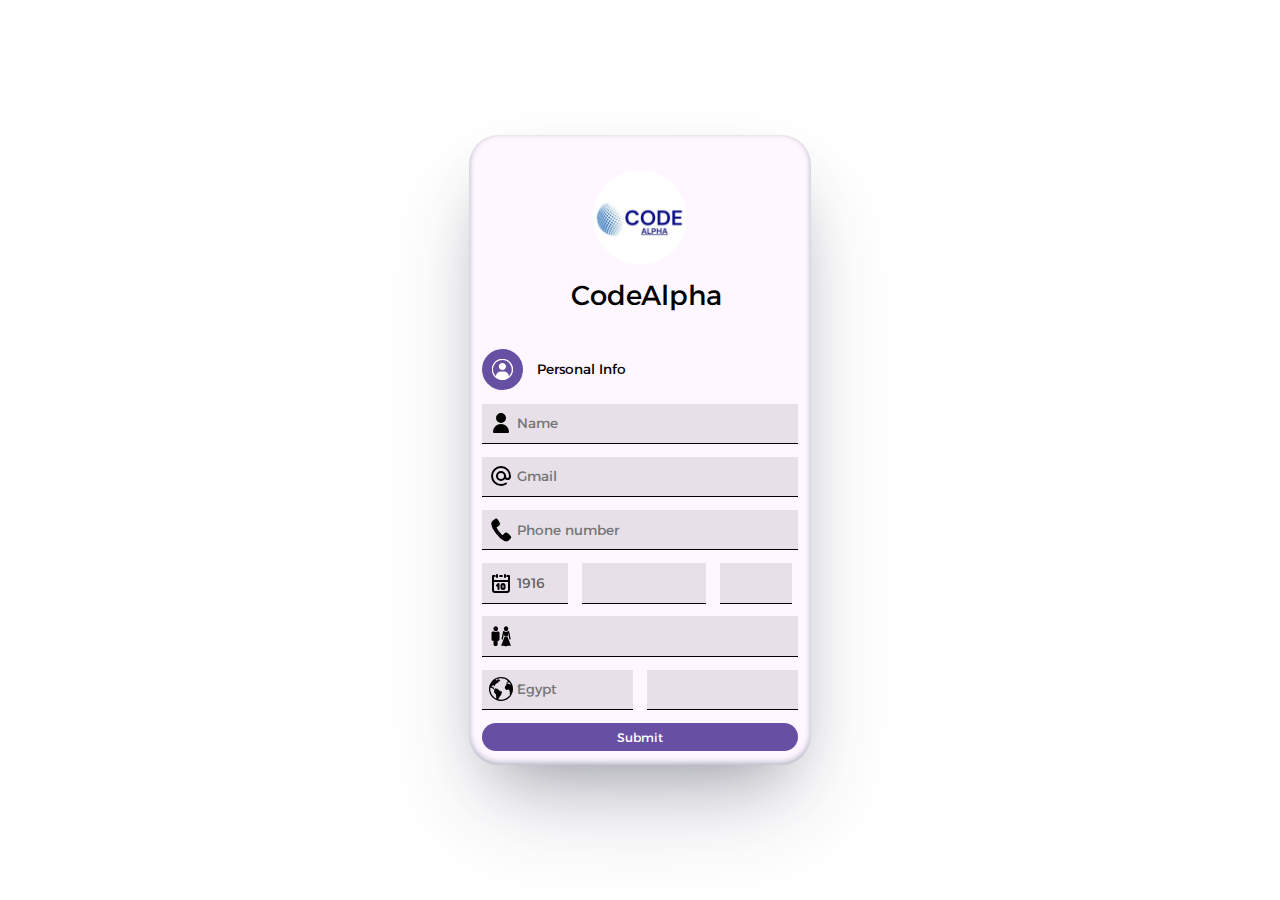
==== CreateAccountPage.html @ 2a5c7757 "card1 - method1 finished" ====
<!DOCTYPE html>
<html>

<head>
    <meta charset="UTF-8" />
    <meta name="viewport" content="width=device-width, initial-scale=1.0" />
    <title>Create-Account</title>
    <link rel="stylesheet" href="common.css" />
    <script src="common.js" defer></script>
    <script src="createAccountPage.js" defer></script>
    <link rel="preconnect" href="https://fonts.googleapis.com">
    <link rel="preconnect" href="https://fonts.gstatic.com" crossorigin>
    <link href="https://fonts.googleapis.com/css2?family=Alexandria:wght@100..900&display=swap" rel="stylesheet">
</head>

<body>
    <nav>
        <header class="page-header" id="page-header">
            <div class="page-title">
                <svg xmlns="http://www.w3.org/2000/svg" id="mobile-go-back-btn" width="24" height="24">
                    <path
                        d="M11.293 4.707 17.586 11H4v2h13.586l-6.293 6.293 1.414 1.414L21.414 12l-8.707-8.707-1.414 1.414z" />
                </svg>
                Go Back
            </div>
        </header>
    </nav>
    <div class="cards-container" id="cards-container">
        <div class="card-container">
            <div class="card">
                <section class="logo-section">
                    <div class="logo">
                        <img src="assets/CodeAlpha-company-icon.jpeg" alt="">
                    </div>
                    <p class="logo-title">CodeAlpha</p>
                </section>
                <section class="form-section">
                    <p class="form-title">
                        <svg viewBox="0 0 15 15" fill="none" xmlns="http://www.w3.org/2000/svg" class="icon">
                            <g id="SVGRepo_bgCarrier" stroke-width="0"></g>
                            <g id="SVGRepo_tracerCarrier" stroke-linecap="round" stroke-linejoin="round"></g>
                            <g id="SVGRepo_iconCarrier">
                                <path
                                    d="M5 5.5C5 4.11929 6.11929 3 7.5 3C8.88071 3 10 4.11929 10 5.5C10 6.88071 8.88071 8 7.5 8C6.11929 8 5 6.88071 5 5.5Z"
                                    fill="#ffffff"></path>
                                <path fill-rule="evenodd" clip-rule="evenodd"
                                    d="M7.5 0C3.35786 0 0 3.35786 0 7.5C0 11.6421 3.35786 15 7.5 15C11.6421 15 15 11.6421 15 7.5C15 3.35786 11.6421 0 7.5 0ZM1 7.5C1 3.91015 3.91015 1 7.5 1C11.0899 1 14 3.91015 14 7.5C14 9.34956 13.2275 11.0187 11.9875 12.2024C11.8365 10.4086 10.3328 9 8.5 9H6.5C4.66724 9 3.16345 10.4086 3.01247 12.2024C1.77251 11.0187 1 9.34956 1 7.5Z"
                                    fill="#ffffff"></path>
                            </g>
                        </svg>
                        <span class="text">Personal Info</span>
                    </p>
                    <form class="information">
                        <div class="input-container">
                            <svg width="24px" height="24px" viewBox="0 0 24 24" fill="freeze"
                                xmlns="http://www.w3.org/2000/svg" class="icon">
                                <g id="SVGRepo_bgCarrier" stroke-width="0"></g>
                                <g id="SVGRepo_tracerCarrier" stroke-linecap="round" stroke-linejoin="round"></g>
                                <g id="SVGRepo_iconCarrier">
                                    <path
                                        d="M16 7C16 9.20914 14.2091 11 12 11C9.79086 11 8 9.20914 8 7C8 4.79086 9.79086 3 12 3C14.2091 3 16 4.79086 16 7Z"
                                        stroke="#000000" stroke-width="2" stroke-linecap="round"
                                        stroke-linejoin="round"></path>
                                    <path d="M12 14C8.13401 14 5 17.134 5 21H19C19 17.134 15.866 14 12 14Z"
                                        stroke="#000000" stroke-width="2" stroke-linecap="round"
                                        stroke-linejoin="round"></path>
                                </g>
                            </svg>
                            <input name="full-name" type="text" placeholder="Name" form-input required />
                        </div>
                        <div class="input-container">
                            <svg width="24px" height="24px" viewBox="0 0 24 24" fill="none"
                                xmlns="http://www.w3.org/2000/svg" class="icon">
                                <g id="SVGRepo_bgCarrier" stroke-width="0"></g>
                                <g id="SVGRepo_tracerCarrier" stroke-linecap="round" stroke-linejoin="round"></g>
                                <g id="SVGRepo_iconCarrier">
                                    <path
                                        d="M16 12C16 14.2091 14.2091 16 12 16C9.79086 16 8 14.2091 8 12C8 9.79086 9.79086 8 12 8C14.2091 8 16 9.79086 16 12Z"
                                        stroke="#000000" stroke-width="2"></path>
                                    <path
                                        d="M17 19.4845C15.5699 20.4417 13.8501 21 12 21C7.02944 21 3 16.9706 3 12C3 7.02944 7.02944 3 12 3C16.9706 3 21 7.02944 21 12C21 16 16 16 16 12"
                                        stroke="#000000" stroke-width="2" stroke-linecap="round"></path>
                                </g>
                            </svg>
                            <input name="gmail" type="gmail" placeholder="Gmail" form-input required />
                        </div>
                        <div class="input-container">
                            <svg fill="#000000" version="1.1" baseProfile="tiny" id="Layer_1" xmlns:x="&amp;ns_extend;"
                                xmlns:i="&amp;ns_ai;" xmlns:graph="&amp;ns_graphs;" xmlns="http://www.w3.org/2000/svg"
                                xmlns:xlink="http://www.w3.org/1999/xlink"
                                xmlns:a="http://ns.adobe.com/AdobeSVGViewerExtensions/3.0/" width="24px" height="24px"
                                viewBox="0 0 42 42" xml:space="preserve" class="icon">
                                <g id="SVGRepo_bgCarrier" stroke-width="0"></g>
                                <g id="SVGRepo_tracerCarrier" stroke-linecap="round" stroke-linejoin="round"></g>
                                <g id="SVGRepo_iconCarrier">
                                    <path
                                        d="M15.562,20.766c-1.328-1.922-2.118-4.241-2.281-4.438c1.945-1.356,5.749-3.06,5.962-5.505 C19.514,7.664,14.162,1.06,13.136,1C10.328,1.03,5.189,5.782,4.58,7.218c-1.132,2.969-0.571,5.732,1.375,9.732 c2.478,5.95,11.682,17.237,16.947,20.78c3.484,2.674,6.029,3.724,9.068,3.09c1.413-0.268,6.516-4.455,7.027-7.286 c0.125-1.05-5.807-8.011-8.875-8.287c-2.382-0.22-4.666,3.346-6.303,5.089c-0.163-0.208-1.559-1.297-3.057-3.021 C18.812,25.266,17,22.859,15.562,20.766z">
                                    </path>
                                </g>
                            </svg>
                            <input name="phone-number" type="text" placeholder="Phone number" phone-number required />
                        </div>
                        <div class="birthday-input-container">
                            <div class="input-container">
                                <svg width="24px" height="24px" viewBox="0 0 24 24" fill="none"
                                    xmlns="http://www.w3.org/2000/svg" class="icon">
                                    <g id="SVGRepo_bgCarrier" stroke-width="0"></g>
                                    <g id="SVGRepo_tracerCarrier" stroke-linecap="round" stroke-linejoin="round"></g>
                                    <g id="SVGRepo_iconCarrier">
                                        <path
                                            d="M4 10H20V19C20 20.1046 19.1046 21 18 21H6C4.89543 21 4 20.1046 4 19V10Z"
                                            stroke="#000000" stroke-width="2" stroke-linecap="round"
                                            stroke-linejoin="round"></path>
                                        <path d="M5.77778 5H4V10H20V5H18.2222M11.1111 5H12.8889" stroke="#000000"
                                            stroke-width="2" stroke-linecap="round" stroke-linejoin="round"></path>
                                        <line x1="8" y1="4" x2="8" y2="6" stroke="#000000" stroke-width="2"
                                            stroke-linecap="round" stroke-linejoin="round"></line>
                                        <line x1="16" y1="4" x2="16" y2="6" stroke="#000000" stroke-width="2"
                                            stroke-linecap="round" stroke-linejoin="round"></line>
                                        <path d="M9.5 18V13L8 14.5" stroke="#000000" stroke-width="2"
                                            stroke-linecap="round" stroke-linejoin="round">
                                        </path>
                                        <rect x="12.5" y="13" width="3" height="5" rx="1.5" stroke="#000000"
                                            stroke-width="2" stroke-linecap="round" stroke-linejoin="round"></rect>
                                    </g>
                                </svg>
                                <select name="birth-year" id="birth-year" title="birth-year" form-input required>
                                    <option value="" disabled selected>Year</option>
                                </select>
                            </div>
                            <div class="input-container">
                                <select name="birth-month" id="birth-month" title="birth-month" form-input required>
                                    <option value="" disabled selected>Month</option>
                                    <option value="January">January</option>
                                    <option value="February">February</option>
                                    <option value="March">March</option>
                                    <option value="April">April</option>
                                    <option value="May">May</option>
                                    <option value="June">June</option>
                                    <option value="July">July</option>
                                    <option value="August">August</option>
                                    <option value="September">September</option>
                                    <option value="October">October</option>
                                    <option value="November">November</option>
                                    <option value="December">December</option>
                                </select>
                            </div>
                            <div class="input-container">
                                <select name="birth-day" id="birth-day" title="birth-day" form-input required>
                                    <option value="" disabled selected>day</option>
                                    <option value="1">1</option>
                                    <option value="2">2</option>
                                    <option value="3">3</option>
                                    <option value="4">4</option>
                                    <option value="5">5</option>
                                    <option value="6">6</option>
                                    <option value="7">7</option>
                                    <option value="8">8</option>
                                    <option value="9">9</option>
                                    <option value="10">10</option>
                                    <option value="11">11</option>
                                    <option value="12">12</option>
                                    <option value="13">13</option>
                                    <option value="14">14</option>
                                    <option value="15">15</option>
                                    <option value="16">16</option>
                                    <option value="17">17</option>
                                    <option value="18">18</option>
                                    <option value="19">19</option>
                                    <option value="20">20</option>
                                    <option value="21">21</option>
                                    <option value="22">22</option>
                                    <option value="23">23</option>
                                    <option value="24">24</option>
                                    <option value="25">25</option>
                                    <option value="26">26</option>
                                    <option value="27">27</option>
                                    <option value="28">28</option>
                                </select>
                            </div>
                        </div>

                        <div class="input-container">
                            <svg version="1.1" id="toilet" xmlns="http://www.w3.org/2000/svg"
                                xmlns:xlink="http://www.w3.org/1999/xlink" x="0px" y="0px" width="24px" height="24px"
                                viewBox="0 0 256 256" xml:space="preserve" fill="#000000" class="icon">
                                <g id="SVGRepo_bgCarrier" stroke-width="0"></g>
                                <g id="SVGRepo_tracerCarrier" stroke-linecap="round" stroke-linejoin="round"></g>
                                <g id="SVGRepo_iconCarrier">
                                    <style type="text/css">
                                        .st0 {
                                            fill: #000;
                                        }

                                        .st1 {
                                            fill: #E7E0E8;
                                        }
                                    </style>
                                    <g>
                                        <path class="st1"
                                            d="M243.07,228.656l-21.288-54.229c0.583,0.063,1.173,0.106,1.771,0.106c1.04,0,2.09-0.102,3.133-0.305 c8.806-1.722,14.564-10.287,12.842-19.092l-15.082-77.071c-1.295-6.605-6.521-11.633-12.943-12.853 c2.227-4.618,3.486-9.827,3.486-15.342c0-18.854-14.658-34.193-32.676-34.193s-32.676,15.339-32.676,34.193 c0,5.809,1.396,11.282,3.848,16.078c-6.371,1.255-11.547,6.262-12.834,12.834l-15.083,77.07c-0.833,4.265,0.042,8.6,2.469,12.205 c2.428,3.605,6.111,6.051,10.38,6.885c1.028,0.201,2.081,0.304,3.125,0.304c0.035,0,0.067-0.004,0.104-0.004L120.289,228.6 c-1.115,2.784-0.775,5.94,0.907,8.426c1.682,2.484,4.484,3.975,7.484,3.975h30.889c4.44,2.912,9.652,4.486,15.002,4.486h11.572 c5.35,0,10.561-1.574,15.002-4.486h33.514c2.988,0,5.785-1.479,7.468-3.948C243.811,234.58,244.164,231.438,243.07,228.656z">
                                        </path>
                                        <path class="st1"
                                            d="M121.415,94.679c0-11.839-8.726-21.859-20.39-23.53c-0.717-0.151-1.424-0.222-2.138-0.239 c4.201-5.875,6.691-13.164,6.691-21.05c0-19.408-15.082-35.198-33.622-35.198S38.334,30.451,38.334,49.858 c0,7.88,2.487,15.166,6.683,21.037h-3.319c-13.114,0-23.784,10.67-23.784,23.784v69.612c0,12.273,9.344,22.404,21.293,23.652 v30.681c0,14.168,11.527,25.692,25.694,25.692h10.493c14.168,0,25.696-11.524,25.696-25.692v-30.8 c11.481-1.682,20.326-11.594,20.326-23.533L121.415,94.679L121.415,94.679z">
                                        </path>
                                    </g>
                                    <g>
                                        <path class="st0"
                                            d="M71.956,76.016c13.554,0,24.583-11.735,24.583-26.158c0-14.424-11.029-26.158-24.583-26.158 c-13.555,0-24.583,11.734-24.583,26.158C47.373,64.283,58.401,76.016,71.956,76.016z">
                                        </path>
                                        <path class="st0"
                                            d="M182.313,75.025c13.033,0,23.638-11.283,23.638-25.153c0-13.871-10.603-25.154-23.638-25.154 s-23.638,11.283-23.638,25.154S169.277,75.025,182.313,75.025z">
                                        </path>
                                        <path class="st0"
                                            d="M198.477,139.8h-32.91l-36.887,92.159h33.887c3.22,2.789,7.41,4.488,12.004,4.488h11.572 c4.594,0,8.783-1.699,12.004-4.488h36.511L198.477,139.8z">
                                        </path>
                                        <path class="st0"
                                            d="M140.148,166.073c3.916,0.764,7.717-1.79,8.486-5.708l11.028-56.357l5.62,29.765h33.582l6.154-32.596 l11.442,58.473c0.675,3.449,3.702,5.845,7.091,5.845c0.461,0,0.928-0.045,1.396-0.136c3.919-0.768,6.476-4.566,5.709-8.485 l-15.083-77.068c-0.769-3.92-4.571-6.474-8.486-5.708c-1.702,0.333-3.146,1.239-4.174,2.478c-5.91,4.279-13.048,6.788-20.728,6.788 c-7.614,0-14.692-2.465-20.572-6.675c-0.967-0.927-2.196-1.6-3.607-1.877c-0.468-0.092-0.936-0.136-1.396-0.136 c-3.389,0-6.412,2.394-7.09,5.844l-15.082,77.069C133.674,161.507,136.23,165.305,140.148,166.073z">
                                        </path>
                                        <path class="st0"
                                            d="M99.401,80.051c-0.252-0.069-0.514-0.119-0.803-0.119H87.492c-3.875,2.312-8.229,3.82-12.86,4.339h-7.134 l-0.002-0.004c-4.61-0.526-8.945-2.031-12.805-4.334H41.697c-8.143,0-14.745,6.602-14.745,14.744v69.611 c0,8.144,6.602,14.744,14.745,14.744h6.549v39.589c0,9.197,7.458,16.654,16.656,16.654h10.493c9.199,0,16.656-7.457,16.656-16.654 v-39.589h5.58c8.143,0,14.745-6.601,14.745-14.744v-69.61C112.375,87.136,106.708,80.927,99.401,80.051z">
                                        </path>
                                    </g>
                                </g>
                            </svg>
                            <select name="gender" id="select-genter-card1" title="Select your gender" form-input
                                required>
                                <option value="" disabled selected>Gender</option>
                                <option value="male">Male</option>
                                <option value="female">Female</option>
                            </select>
                        </div>
                        <div class="birthday-input-container">
                            <div class="input-container">
                                <svg height="24px" width="24px" version="1.1" id="_x32_"
                                    xmlns="http://www.w3.org/2000/svg" xmlns:xlink="http://www.w3.org/1999/xlink"
                                    viewBox="0 0 512 512" xml:space="preserve" fill="#000000" class="icon">
                                    <g id="SVGRepo_bgCarrier" stroke-width="0"></g>
                                    <g id="SVGRepo_tracerCarrier" stroke-linecap="round" stroke-linejoin="round"></g>
                                    <g id="SVGRepo_iconCarrier">
                                        <style type="text/css">
                                            .st0 {
                                                fill: #000000;
                                            }
                                        </style>
                                        <g>
                                            <path class="st0"
                                                d="M496.123,167.12c-4.457-12.064-9.825-23.73-15.992-34.864c-11.674-21.088-26.21-40.373-43.13-57.261 c-0.413-0.413-0.754-0.762-1.167-1.175h-0.028c-0.48-0.476-0.937-0.936-1.445-1.404l-0.035-0.024 c-1.449-1.445-2.948-2.881-4.457-4.223C384.25,25.859,323.069,0.002,255.998,0.002c-38.948,0-75.912,8.722-108.972,24.302 c-2.27,1.071-4.532,2.174-6.754,3.31c-24.25,12.309-46.277,28.356-65.281,47.381c-27.793,27.761-49.214,61.951-61.924,100.11 c-0.639,1.921-1.27,3.873-1.861,5.817l-0.076,0.215c-0.405,1.317-0.793,2.682-1.174,4.032c-0.944,3.23-1.806,6.46-2.592,9.754 c-0.31,1.135-0.563,2.278-0.818,3.437C2.262,216.882,0,236.183,0,256c0,70.627,28.682,134.73,74.991,181.007 c26.06,26.048,57.75,46.531,93.075,59.483c1.099,0.405,2.222,0.81,3.36,1.182c6.75,2.381,13.655,4.468,20.659,6.27 c1.222,0.31,2.468,0.619,3.718,0.889c19.314,4.69,39.488,7.166,60.194,7.166c70.634,0,134.725-28.674,181.003-74.991 c8.492-8.468,16.36-17.524,23.559-27.127C492.834,367.055,512,313.706,512,256C512,224.771,506.385,194.818,496.123,167.12z M94.789,417.221C53.512,375.897,28.015,319,28.015,256c0-11.643,0.87-23.056,2.552-34.206 c7.766,5.429,21.932,13.024,22.111,13.064c0.531,0.167,1.142,0.254,1.881,0.254c1.147,0,2.524-0.206,3.948-0.436 c1.504-0.222,3.036-0.444,4.254-0.444c0.381,0,0.742,0.016,1.028,0.071c0.527,0.238,1.393,2.238,1.849,3.31 c0.945,2.159,1.913,4.396,3.905,5.373c1.849,0.936,5.849,1.421,11.71,2.047c1.941,0.215,3.925,0.453,4.944,0.619 c0.381,0.698,0.845,2.405,1.151,3.596c0.893,3.349,1.778,6.77,4.329,8.294c2.116,1.294,9.016,7.857,12.866,11.722 c0.508,0.492,1.146,0.746,1.809,0.746c0.425,0,0.889-0.103,1.27-0.357c0.306-0.175,7.027-4.111,9.373-5.579 c0.488,0.158,1.353,0.706,2.139,1.381c0.123,3.69,0.591,15.897,0.614,18.365c-0.432,1.532-5.555,6.856-11.206,11.634 c-0.559,0.468-0.9,1.127-0.92,1.833c-0.024,0.698-0.636,16.817,0,23.294c0.666,6.563,11.436,19.389,14.333,22.722 c1.226,3.326,4.567,12.175,5.842,14.072c1.273,1.912,14.19,11.603,22.495,17.738v38.19c0,4.278,1.671,7.071,3.004,9.341 c0.818,1.349,1.452,2.413,1.452,3.381v26.746c0,3.477,1.012,6.326,2.416,8.738C133.911,450.3,112.868,435.269,94.789,417.221z M453.413,161.755c-4.464-3.174-11.465-4.452-11.465-4.452l-5.099-0.651c-2.544-5.088-1.27-16.547-10.182-14.008 c-8.921,2.555-38.214,7.642-44.583,8.92c-6.361,1.27-14.008,11.452-19.099,19.096c-5.099,7.642-19.106,31.848-21.654,35.666 c-2.544,3.817-3.822,28.024-3.822,34.381c0,6.381,28.028,33.127,36.936,34.396c8.917,1.27,33.11-5.095,39.484-6.365 c6.369-1.286,10.186,7.635,15.282,7.635c5.095,0,11.464,2.547,6.368,10.206c-5.095,7.619-5.095,11.444,0,16.54 c5.096,5.103,15.282,24.206,8.913,39.492c-6.369,15.277-1.265,22.912,2.552,29.285c0.73,1.222,1.5,2.92,2.318,4.92 c-9.178,14.635-19.976,28.19-32.151,40.404c-41.321,41.262-98.218,66.762-161.213,66.762c-21.044,0-41.389-2.866-60.726-8.167 c0.08-0.318,0.155-0.674,0.21-1.04c0.321-2.388-0.666-4.166-1.686-5.42c1.429-0.683,2.572-1.778,3.385-3.239 c1.23-2.238,1.432-4.984,1.23-7.151l1.238,0.024c3.107,0,6.679-0.286,9.428-2.246c4.504-3.206,4.588-9.984,3.742-14.69 c0.329,0.143,0.666,0.301,0.972,0.396c0.35,0.143,0.735,0.175,1.123,0.175c4.076,0,8.584-7.326,9.798-12.175 c0.464-1.778,2.167-5.714,3.83-9.548c3.893-9.04,6.234-14.722,5.782-17.547c0.067-1.778,7.052-7.342,13.261-8.588 c7.366-1.468,9.988-4.174,12.766-13.23c2.651-8.595,3.953-22.912,3.266-29.032c-0.202-2.007,4.142-8.119,7.055-12.166 c4.735-6.682,7.619-10.952,7.619-14.286c0-7.698-6.475-12.889-11.341-16.134c-4.837-3.23-13.321-3.976-18.952-4.445 c-1.575-0.135-2.953-0.254-3.592-0.388c-0.583-0.12-1.603-1.23-2.417-2.088c-1.754-1.889-4.158-4.46-7.98-4.944 c-0.432-0.056-0.885-0.072-1.317-0.072c-2.428,0-4.584,0.762-6.698,1.5c-1.885,0.683-3.671,1.334-5.448,1.334 c-0.544,0-1.048-0.063-1.556-0.191c-0.944-0.198-1.306-0.46-1.378-0.46c0.02-0.428,0.838-1.865,2.845-3.199 c1.941-1.293,3.778-4.15,1.663-10.627c-1.503-4.666-4.285-9.079-5.396-10.73c-4-6.007-11.29-6.007-13.683-6.007 c-2.191,0-4.333,0.214-6.528,0.404l-0.476,0.016c-2.219,0-3.516-1.952-6.04-6.079c-1.429-2.342-3.035-4.961-5.266-7.659 c-4.849-5.81-11.618-6.58-17.631-6.58c-0.794,0-1.556,0-2.298,0.032c-0.634,0-1.25,0.016-1.829,0.016 c-0.814,0-1.556-0.016-2.198-0.103c-2.21-0.278-5.5-1.96-8.401-3.452c-3.182-1.635-6.19-3.191-8.738-3.548l-0.635-0.047 c-3.643,0-7.766,4.23-13.651,10.643c-1.46,1.587-3.341,3.642-4.337,4.507c-0.198-0.23-0.457-0.523-0.655-0.778 c-1.071-1.365-2.527-3.158-5.103-4.031c-0.556-0.183-1.119-0.286-1.678-0.286c-2.012,0-3.512,1.159-4.818,2.158 c-1.163,0.873-2.159,1.612-3.362,1.612c-0.706,0-1.524-0.246-2.468-0.754c-3.512-1.92-2.346-9.278-1.425-15.183 c0.436-2.714,0.845-5.27,0.845-7.421c0-4.888-2.889-5.42-4.103-5.42c-1.174,0-2.321,0.406-3.646,0.929 c-1.5,0.54-3.235,1.182-5.044,1.182c-0.814,0-1.576-0.135-2.314-0.388c-1.452-0.476-2.095-0.984-2.194-1.286 c-0.357-0.977,1.528-3.85,2.9-5.968c0.636-0.969,1.302-1.985,1.937-3.024c2.655-4.42,4.032-7.682,2.623-10.151 c-0.87-1.492-2.465-2.27-4.762-2.27c-0.885,0-1.88,0.103-3.055,0.333c-0.866,0.158-1.683,0.238-2.497,0.238 c-1.094,0-1.936-0.151-2.674-0.278c-0.69-0.11-1.222-0.214-1.686-0.214c-3.512,0-3.944,3.491-4.127,5c-0.655,5.301-3.838,8-9.417,8 c-0.413,0-0.809-0.024-1.246-0.048c-5.937-0.381-8.464-4.595-8.464-14.016c0-4.095,0.643-5.174,2.548-8.388 c0.944-1.548,2.118-3.508,3.543-6.381c3.155-6.294,5.655-7.468,8.837-8.936c0.94-0.445,1.912-0.896,2.909-1.469 c0.762-0.46,1.397-0.658,1.853-0.658c0.337,0,0.687,0.135,1.302,0.341c0.845,0.317,1.984,0.722,3.492,0.722 c0.432,0,0.888-0.015,1.396-0.087c4.687-0.801,5.679-3.548,6.548-5.968c0.108-0.254,0.202-0.524,0.338-0.865 c0.25,0.087,0.504,0.15,0.762,0.198c2.064,0.595,5.504,1.556,11.055,1.556c1.833,0,3.159,0.023,4.127,0.08 c-0.69,3.492-0.666,10.222,6.234,18.087c2.27,2.571,4.262,3.769,6.294,3.769c6.528,0,7.08-11,7.08-23.238 c0-7.396,2.805-9.42,11.107-15.349l0.54-0.397c4.508-3.198,7.187-7,9.778-10.674c2.806-3.96,5.448-7.707,10.42-10.802 c4.666-2.944,11.948-6.175,18.98-9.334c8.123-3.611,15.786-7.031,19.385-9.904c4.127-3.317,3.309-8.508,2.643-12.722 c-0.866-5.414-0.611-6.532,1.556-7.176c3.568-1.008,7.389-1.602,11.44-2.238c5.802-0.913,11.818-1.857,17.988-4.182 c6.405-2.388,7.889-5.809,8.016-8.278c0.234-4.174-3.366-7.516-6.516-9.095c-1.378-0.691-1.536-4.072-1.635-7.072 c-0.151-3.833-0.301-7.777-2.778-10.222c-1.397-1.428-3.186-2.143-5.25-2.143c-2.698,0-5.6,1.19-8.961,2.611 c-2.222,0.912-4.714,1.928-7.364,2.69c-0.286,0.08-0.536,0.135-0.738,0.135c-0.996,0-1.707-2.071-2.592-4.976 c-1.361-4.294-3.369-10.722-10.424-10.722c-0.79,0-1.659,0.072-2.572,0.254c-8.992,1.801-11.107,11.444-12.631,18.491 c-0.54,2.532-1.377,6.373-2.119,6.881c-5.298,0-7.004,3.381-8.662,6.666c-1.048,2.096-2.238,4.461-4.56,6.778 c-1.425,1.429-2.413,1.818-2.698,1.85c-0.432-0.405-1.092-3.508,1.682-9.048c1.174-2.325,2.496-5.714,0.866-8.484 c-1.913-3.238-6.44-3.452-11.667-3.642c-2.087-0.103-4.254-0.183-6.42-0.46c-4.131-0.516-5.218-1.564-5.27-1.786 c0-0.103,0.052-0.818,1.175-2.198c34.055-20.246,73.836-31.888,116.38-31.888c51.586,0,99.082,17.103,137.292,45.968 c-0.595,2.389-2.527,5.865-4.202,8.794c-2.543,4.468-1.269,7.016-1.269,7.016s12.103-1.913,14.643-3.182 c0.896-0.444,1.706-1.762,2.302-3.357c1.297,1.095,2.567,2.198,3.809,3.357c-3.028,2.745-6.281,5.626-7.381,6.372 c-1.905,1.262-8.274,3.182-10.825,4.444c-2.548,1.278,7.638,5.739,7.638,7.643c0,1.913,0,10.826-3.821,11.452 c-3.817,0.643-21.643,0.643-21.643,0.643s-5.738,20.374-4.464,22.286c1.274,1.92,9.552,6.381,14.65,5.746 c5.092-0.658,16.559-6.365,16.559-6.365l5.088-11.46l10.186-10.85c0,0,7.643,3.182,10.194,0.643 c2.544-2.54,7.642-5.079,7.642-5.079s5.096,9.539,8.278,10.818l0.615,0.278l0.016,0.039c3.679,5.064,7.115,10.278,10.318,15.659 l0.032,0.04v0.024l0.047,0.112c0.175,0.373,0.358,0.706,0.588,0.921c5.218,8.841,9.885,18.031,13.904,27.547 C462.088,167.255,457.274,164.501,453.413,161.755z">
                                            </path>
                                        </g>
                                    </g>
                                </svg>
                                <input name="country" type="text" value="Egypt" disabled placeholder="ُEgypt"
                                    required />
                            </div>
                            <div class="input-container">
                                <select name="city" id="select-city-card1" title="City" form-input required>
                                    <option value="" disabled selected>City</option>
                                    <option value="Cairo">Cairo</option>
                                    <option value="Giza">Giza</option>
                                    <option value="Alexandria">Alexandria</option>
                                    <option value="Asyut">Asyut</option>
                                    <option value="Damietta">Damietta</option>
                                    <option value="Aswan">Aswan</option>
                                    <option value="Faiyum">Faiyum</option>
                                    <option value="Luxor">Luxor</option>
                                    <option value="Hurghada">Hurghada</option>
                                    <option value="Port Said">Port Said</option>
                                    <option value="Qena">Qena</option>
                                    <option value="Minya">Minya</option>
                                    <option value="Zagazig">Zagazig</option>
                                    <option value="Beni Suef">Beni Suef</option>
                                    <option value="Mansoura">Mansoura</option>
                                    <option value="Tanta">Tanta</option>
                                    <option value="El-Mahalla El-Kubra">El-Mahalla El-Kubra</option>
                                    <option value="Shubra Al Khaymah">Shubra Al Khaymah</option>
                                    <option value="Banha">Banha</option>
                                    <option value="Damanhour">Damanhour</option>
                                    <option value="Shebeen El-Kom">Shebeen El-Kom</option>
                                    <option value="Ismailia">Ismailia</option>
                                    <option value="Suez">Suez</option>
                                    <option value="Kafr El-Shaikh">Kafr El-Shaikh</option>
                                    <option value="Sohag">Sohag</option>
                                    <option value="Arish">Arish</option>
                                    <option value="Sharm El-Sheikh">Sharm El-Sheikh</option>
                                    <option value="Akhmim">Akhmim</option>
                                    <option value="Mallawi">Mallawi</option>
                                    <option value="Qalyub">Qalyub</option>
                                    <option value="Desouk">Desouk</option>
                                    <option value="10th of Rammadan City">10th of Rammadan City</option>
                                    <option value="Edfu">Edfu</option>
                                    <option value="Marsa Matruh">Marsa Matruh</option>
                                    <option value="Memphis">Memphis</option>
                                    <option value="El Tor">El Tor</option>
                                    <option value="Natrn Valley">Natrn Valley</option>
                                    <option value="6th of October City">6th of October City</option>
                                    <option value="Abu Kibir">Abu Kibir</option>
                                    <option value="Belbes">Belbes</option>
                                    <option value="Kafr El-Dawar">Kafr El-Dawar</option>
                                    <option value="Esna">Esna</option>
                                    <option value="Mit Ghamr">Mit Ghamr</option>
                                    <option value="Juhaynah">Juhaynah</option>
                                    <option value="Fayed">Fayed</option>
                                    <option value="Girga">Girga</option>
                                    <option value="Al Obour City">Al Obour City</option>
                                    <option value="Al Badari">Al Badari</option>
                                    <option value="Abnub">Abnub</option>
                                    <option value="Faqus">Faqus</option>
                                    <option value="Minuf">Minuf</option>
                                </select>
                            </div>
                        </div>
                        <div class="form-buttons-container">
                            <button type="submit" class="Submit-btn" id="submit-btn-card1">
                                Submit</button>
                        </div>
                    </form>
                </section>
            </div>
        </div>
        <div class="card-container">
            <div class="card">
                <section class="logo-section">
                    <div class="logo">
                        <img src="assets/CodeAlpha-company-icon.jpeg" alt="">
                    </div>
                    <p class="logo-title">CodeAlpha</p>
                </section>
                <section class="form-section">
                    <p class="form-title">
                        <svg viewBox="0 0 15 15" fill="none" xmlns="http://www.w3.org/2000/svg" class="icon">
                            <g id="SVGRepo_bgCarrier" stroke-width="0"></g>
                            <g id="SVGRepo_tracerCarrier" stroke-linecap="round" stroke-linejoin="round"></g>
                            <g id="SVGRepo_iconCarrier">
                                <path
                                    d="M5 5.5C5 4.11929 6.11929 3 7.5 3C8.88071 3 10 4.11929 10 5.5C10 6.88071 8.88071 8 7.5 8C6.11929 8 5 6.88071 5 5.5Z"
                                    fill="#ffffff"></path>
                                <path fill-rule="evenodd" clip-rule="evenodd"
                                    d="M7.5 0C3.35786 0 0 3.35786 0 7.5C0 11.6421 3.35786 15 7.5 15C11.6421 15 15 11.6421 15 7.5C15 3.35786 11.6421 0 7.5 0ZM1 7.5C1 3.91015 3.91015 1 7.5 1C11.0899 1 14 3.91015 14 7.5C14 9.34956 13.2275 11.0187 11.9875 12.2024C11.8365 10.4086 10.3328 9 8.5 9H6.5C4.66724 9 3.16345 10.4086 3.01247 12.2024C1.77251 11.0187 1 9.34956 1 7.5Z"
                                    fill="#ffffff"></path>
                            </g>
                        </svg>
                        <span class="text">Personal Info</span>
                    </p>
                    <form class="information">
                        <div class="input-container">
                            <svg width="24px" height="24px" viewBox="0 0 24 24" fill="freeze"
                                xmlns="http://www.w3.org/2000/svg" class="icon">
                                <g id="SVGRepo_bgCarrier" stroke-width="0"></g>
                                <g id="SVGRepo_tracerCarrier" stroke-linecap="round" stroke-linejoin="round"></g>
                                <g id="SVGRepo_iconCarrier">
                                    <path
                                        d="M16 7C16 9.20914 14.2091 11 12 11C9.79086 11 8 9.20914 8 7C8 4.79086 9.79086 3 12 3C14.2091 3 16 4.79086 16 7Z"
                                        stroke="#000000" stroke-width="2" stroke-linecap="round"
                                        stroke-linejoin="round"></path>
                                    <path d="M12 14C8.13401 14 5 17.134 5 21H19C19 17.134 15.866 14 12 14Z"
                                        stroke="#000000" stroke-width="2" stroke-linecap="round"
                                        stroke-linejoin="round"></path>
                                </g>
                            </svg>
                            <input name="full-name" type="text" placeholder="Name" form-input required />
                        </div>
                        <div class="input-container">
                            <svg width="24px" height="24px" viewBox="0 0 24 24" fill="none"
                                xmlns="http://www.w3.org/2000/svg" class="icon">
                                <g id="SVGRepo_bgCarrier" stroke-width="0"></g>
                                <g id="SVGRepo_tracerCarrier" stroke-linecap="round" stroke-linejoin="round"></g>
                                <g id="SVGRepo_iconCarrier">
                                    <path
                                        d="M16 12C16 14.2091 14.2091 16 12 16C9.79086 16 8 14.2091 8 12C8 9.79086 9.79086 8 12 8C14.2091 8 16 9.79086 16 12Z"
                                        stroke="#000000" stroke-width="2"></path>
                                    <path
                                        d="M17 19.4845C15.5699 20.4417 13.8501 21 12 21C7.02944 21 3 16.9706 3 12C3 7.02944 7.02944 3 12 3C16.9706 3 21 7.02944 21 12C21 16 16 16 16 12"
                                        stroke="#000000" stroke-width="2" stroke-linecap="round"></path>
                                </g>
                            </svg>
                            <input name="gmail" type="gmail" placeholder="Gmail" form-input required />
                        </div>
                        <div class="input-container">
                            <svg fill="#000000" version="1.1" baseProfile="tiny" id="Layer_1" xmlns:x="&amp;ns_extend;"
                                xmlns:i="&amp;ns_ai;" xmlns:graph="&amp;ns_graphs;" xmlns="http://www.w3.org/2000/svg"
                                xmlns:xlink="http://www.w3.org/1999/xlink"
                                xmlns:a="http://ns.adobe.com/AdobeSVGViewerExtensions/3.0/" width="24px" height="24px"
                                viewBox="0 0 42 42" xml:space="preserve" class="icon">
                                <g id="SVGRepo_bgCarrier" stroke-width="0"></g>
                                <g id="SVGRepo_tracerCarrier" stroke-linecap="round" stroke-linejoin="round"></g>
                                <g id="SVGRepo_iconCarrier">
                                    <path
                                        d="M15.562,20.766c-1.328-1.922-2.118-4.241-2.281-4.438c1.945-1.356,5.749-3.06,5.962-5.505 C19.514,7.664,14.162,1.06,13.136,1C10.328,1.03,5.189,5.782,4.58,7.218c-1.132,2.969-0.571,5.732,1.375,9.732 c2.478,5.95,11.682,17.237,16.947,20.78c3.484,2.674,6.029,3.724,9.068,3.09c1.413-0.268,6.516-4.455,7.027-7.286 c0.125-1.05-5.807-8.011-8.875-8.287c-2.382-0.22-4.666,3.346-6.303,5.089c-0.163-0.208-1.559-1.297-3.057-3.021 C18.812,25.266,17,22.859,15.562,20.766z">
                                    </path>
                                </g>
                            </svg>
                            <input name="student-phone-number" type="text" placeholder="Phone number" form-input
                                required />
                        </div>
                        <div class="input-container">
                            <svg version="1.1" id="toilet" xmlns="http://www.w3.org/2000/svg"
                                xmlns:xlink="http://www.w3.org/1999/xlink" x="0px" y="0px" width="24px" height="24px"
                                viewBox="0 0 256 256" xml:space="preserve" fill="#000000" class="icon">
                                <g id="SVGRepo_bgCarrier" stroke-width="0"></g>
                                <g id="SVGRepo_tracerCarrier" stroke-linecap="round" stroke-linejoin="round"></g>
                                <g id="SVGRepo_iconCarrier">
                                    <style type="text/css">
                                        .st0 {
                                            fill: #000;
                                        }

                                        .st1 {
                                            fill: #E7E0E8;
                                        }
                                    </style>
                                    <g>
                                        <path class="st1"
                                            d="M243.07,228.656l-21.288-54.229c0.583,0.063,1.173,0.106,1.771,0.106c1.04,0,2.09-0.102,3.133-0.305 c8.806-1.722,14.564-10.287,12.842-19.092l-15.082-77.071c-1.295-6.605-6.521-11.633-12.943-12.853 c2.227-4.618,3.486-9.827,3.486-15.342c0-18.854-14.658-34.193-32.676-34.193s-32.676,15.339-32.676,34.193 c0,5.809,1.396,11.282,3.848,16.078c-6.371,1.255-11.547,6.262-12.834,12.834l-15.083,77.07c-0.833,4.265,0.042,8.6,2.469,12.205 c2.428,3.605,6.111,6.051,10.38,6.885c1.028,0.201,2.081,0.304,3.125,0.304c0.035,0,0.067-0.004,0.104-0.004L120.289,228.6 c-1.115,2.784-0.775,5.94,0.907,8.426c1.682,2.484,4.484,3.975,7.484,3.975h30.889c4.44,2.912,9.652,4.486,15.002,4.486h11.572 c5.35,0,10.561-1.574,15.002-4.486h33.514c2.988,0,5.785-1.479,7.468-3.948C243.811,234.58,244.164,231.438,243.07,228.656z">
                                        </path>
                                        <path class="st1"
                                            d="M121.415,94.679c0-11.839-8.726-21.859-20.39-23.53c-0.717-0.151-1.424-0.222-2.138-0.239 c4.201-5.875,6.691-13.164,6.691-21.05c0-19.408-15.082-35.198-33.622-35.198S38.334,30.451,38.334,49.858 c0,7.88,2.487,15.166,6.683,21.037h-3.319c-13.114,0-23.784,10.67-23.784,23.784v69.612c0,12.273,9.344,22.404,21.293,23.652 v30.681c0,14.168,11.527,25.692,25.694,25.692h10.493c14.168,0,25.696-11.524,25.696-25.692v-30.8 c11.481-1.682,20.326-11.594,20.326-23.533L121.415,94.679L121.415,94.679z">
                                        </path>
                                    </g>
                                    <g>
                                        <path class="st0"
                                            d="M71.956,76.016c13.554,0,24.583-11.735,24.583-26.158c0-14.424-11.029-26.158-24.583-26.158 c-13.555,0-24.583,11.734-24.583,26.158C47.373,64.283,58.401,76.016,71.956,76.016z">
                                        </path>
                                        <path class="st0"
                                            d="M182.313,75.025c13.033,0,23.638-11.283,23.638-25.153c0-13.871-10.603-25.154-23.638-25.154 s-23.638,11.283-23.638,25.154S169.277,75.025,182.313,75.025z">
                                        </path>
                                        <path class="st0"
                                            d="M198.477,139.8h-32.91l-36.887,92.159h33.887c3.22,2.789,7.41,4.488,12.004,4.488h11.572 c4.594,0,8.783-1.699,12.004-4.488h36.511L198.477,139.8z">
                                        </path>
                                        <path class="st0"
                                            d="M140.148,166.073c3.916,0.764,7.717-1.79,8.486-5.708l11.028-56.357l5.62,29.765h33.582l6.154-32.596 l11.442,58.473c0.675,3.449,3.702,5.845,7.091,5.845c0.461,0,0.928-0.045,1.396-0.136c3.919-0.768,6.476-4.566,5.709-8.485 l-15.083-77.068c-0.769-3.92-4.571-6.474-8.486-5.708c-1.702,0.333-3.146,1.239-4.174,2.478c-5.91,4.279-13.048,6.788-20.728,6.788 c-7.614,0-14.692-2.465-20.572-6.675c-0.967-0.927-2.196-1.6-3.607-1.877c-0.468-0.092-0.936-0.136-1.396-0.136 c-3.389,0-6.412,2.394-7.09,5.844l-15.082,77.069C133.674,161.507,136.23,165.305,140.148,166.073z">
                                        </path>
                                        <path class="st0"
                                            d="M99.401,80.051c-0.252-0.069-0.514-0.119-0.803-0.119H87.492c-3.875,2.312-8.229,3.82-12.86,4.339h-7.134 l-0.002-0.004c-4.61-0.526-8.945-2.031-12.805-4.334H41.697c-8.143,0-14.745,6.602-14.745,14.744v69.611 c0,8.144,6.602,14.744,14.745,14.744h6.549v39.589c0,9.197,7.458,16.654,16.656,16.654h10.493c9.199,0,16.656-7.457,16.656-16.654 v-39.589h5.58c8.143,0,14.745-6.601,14.745-14.744v-69.61C112.375,87.136,106.708,80.927,99.401,80.051z">
                                        </path>
                                    </g>
                                </g>
                            </svg>
                            <select name="gender" id="select-genter-card2" title="Select your gender" form-input
                                required>
                                <option value="" disabled selected>Gender</option>
                                <option value="male">Male</option>
                                <option value="female">Female</option>
                            </select>
                        </div>
                        <div class="birthday-input-container">
                            <div class="input-container">
                                <svg height="24px" width="24px" version="1.1" id="_x32_"
                                    xmlns="http://www.w3.org/2000/svg" xmlns:xlink="http://www.w3.org/1999/xlink"
                                    viewBox="0 0 512 512" xml:space="preserve" fill="#000000" class="icon">
                                    <g id="SVGRepo_bgCarrier" stroke-width="0"></g>
                                    <g id="SVGRepo_tracerCarrier" stroke-linecap="round" stroke-linejoin="round"></g>
                                    <g id="SVGRepo_iconCarrier">
                                        <style type="text/css">
                                            .st0 {
                                                fill: #000000;
                                            }
                                        </style>
                                        <g>
                                            <path class="st0"
                                                d="M496.123,167.12c-4.457-12.064-9.825-23.73-15.992-34.864c-11.674-21.088-26.21-40.373-43.13-57.261 c-0.413-0.413-0.754-0.762-1.167-1.175h-0.028c-0.48-0.476-0.937-0.936-1.445-1.404l-0.035-0.024 c-1.449-1.445-2.948-2.881-4.457-4.223C384.25,25.859,323.069,0.002,255.998,0.002c-38.948,0-75.912,8.722-108.972,24.302 c-2.27,1.071-4.532,2.174-6.754,3.31c-24.25,12.309-46.277,28.356-65.281,47.381c-27.793,27.761-49.214,61.951-61.924,100.11 c-0.639,1.921-1.27,3.873-1.861,5.817l-0.076,0.215c-0.405,1.317-0.793,2.682-1.174,4.032c-0.944,3.23-1.806,6.46-2.592,9.754 c-0.31,1.135-0.563,2.278-0.818,3.437C2.262,216.882,0,236.183,0,256c0,70.627,28.682,134.73,74.991,181.007 c26.06,26.048,57.75,46.531,93.075,59.483c1.099,0.405,2.222,0.81,3.36,1.182c6.75,2.381,13.655,4.468,20.659,6.27 c1.222,0.31,2.468,0.619,3.718,0.889c19.314,4.69,39.488,7.166,60.194,7.166c70.634,0,134.725-28.674,181.003-74.991 c8.492-8.468,16.36-17.524,23.559-27.127C492.834,367.055,512,313.706,512,256C512,224.771,506.385,194.818,496.123,167.12z M94.789,417.221C53.512,375.897,28.015,319,28.015,256c0-11.643,0.87-23.056,2.552-34.206 c7.766,5.429,21.932,13.024,22.111,13.064c0.531,0.167,1.142,0.254,1.881,0.254c1.147,0,2.524-0.206,3.948-0.436 c1.504-0.222,3.036-0.444,4.254-0.444c0.381,0,0.742,0.016,1.028,0.071c0.527,0.238,1.393,2.238,1.849,3.31 c0.945,2.159,1.913,4.396,3.905,5.373c1.849,0.936,5.849,1.421,11.71,2.047c1.941,0.215,3.925,0.453,4.944,0.619 c0.381,0.698,0.845,2.405,1.151,3.596c0.893,3.349,1.778,6.77,4.329,8.294c2.116,1.294,9.016,7.857,12.866,11.722 c0.508,0.492,1.146,0.746,1.809,0.746c0.425,0,0.889-0.103,1.27-0.357c0.306-0.175,7.027-4.111,9.373-5.579 c0.488,0.158,1.353,0.706,2.139,1.381c0.123,3.69,0.591,15.897,0.614,18.365c-0.432,1.532-5.555,6.856-11.206,11.634 c-0.559,0.468-0.9,1.127-0.92,1.833c-0.024,0.698-0.636,16.817,0,23.294c0.666,6.563,11.436,19.389,14.333,22.722 c1.226,3.326,4.567,12.175,5.842,14.072c1.273,1.912,14.19,11.603,22.495,17.738v38.19c0,4.278,1.671,7.071,3.004,9.341 c0.818,1.349,1.452,2.413,1.452,3.381v26.746c0,3.477,1.012,6.326,2.416,8.738C133.911,450.3,112.868,435.269,94.789,417.221z M453.413,161.755c-4.464-3.174-11.465-4.452-11.465-4.452l-5.099-0.651c-2.544-5.088-1.27-16.547-10.182-14.008 c-8.921,2.555-38.214,7.642-44.583,8.92c-6.361,1.27-14.008,11.452-19.099,19.096c-5.099,7.642-19.106,31.848-21.654,35.666 c-2.544,3.817-3.822,28.024-3.822,34.381c0,6.381,28.028,33.127,36.936,34.396c8.917,1.27,33.11-5.095,39.484-6.365 c6.369-1.286,10.186,7.635,15.282,7.635c5.095,0,11.464,2.547,6.368,10.206c-5.095,7.619-5.095,11.444,0,16.54 c5.096,5.103,15.282,24.206,8.913,39.492c-6.369,15.277-1.265,22.912,2.552,29.285c0.73,1.222,1.5,2.92,2.318,4.92 c-9.178,14.635-19.976,28.19-32.151,40.404c-41.321,41.262-98.218,66.762-161.213,66.762c-21.044,0-41.389-2.866-60.726-8.167 c0.08-0.318,0.155-0.674,0.21-1.04c0.321-2.388-0.666-4.166-1.686-5.42c1.429-0.683,2.572-1.778,3.385-3.239 c1.23-2.238,1.432-4.984,1.23-7.151l1.238,0.024c3.107,0,6.679-0.286,9.428-2.246c4.504-3.206,4.588-9.984,3.742-14.69 c0.329,0.143,0.666,0.301,0.972,0.396c0.35,0.143,0.735,0.175,1.123,0.175c4.076,0,8.584-7.326,9.798-12.175 c0.464-1.778,2.167-5.714,3.83-9.548c3.893-9.04,6.234-14.722,5.782-17.547c0.067-1.778,7.052-7.342,13.261-8.588 c7.366-1.468,9.988-4.174,12.766-13.23c2.651-8.595,3.953-22.912,3.266-29.032c-0.202-2.007,4.142-8.119,7.055-12.166 c4.735-6.682,7.619-10.952,7.619-14.286c0-7.698-6.475-12.889-11.341-16.134c-4.837-3.23-13.321-3.976-18.952-4.445 c-1.575-0.135-2.953-0.254-3.592-0.388c-0.583-0.12-1.603-1.23-2.417-2.088c-1.754-1.889-4.158-4.46-7.98-4.944 c-0.432-0.056-0.885-0.072-1.317-0.072c-2.428,0-4.584,0.762-6.698,1.5c-1.885,0.683-3.671,1.334-5.448,1.334 c-0.544,0-1.048-0.063-1.556-0.191c-0.944-0.198-1.306-0.46-1.378-0.46c0.02-0.428,0.838-1.865,2.845-3.199 c1.941-1.293,3.778-4.15,1.663-10.627c-1.503-4.666-4.285-9.079-5.396-10.73c-4-6.007-11.29-6.007-13.683-6.007 c-2.191,0-4.333,0.214-6.528,0.404l-0.476,0.016c-2.219,0-3.516-1.952-6.04-6.079c-1.429-2.342-3.035-4.961-5.266-7.659 c-4.849-5.81-11.618-6.58-17.631-6.58c-0.794,0-1.556,0-2.298,0.032c-0.634,0-1.25,0.016-1.829,0.016 c-0.814,0-1.556-0.016-2.198-0.103c-2.21-0.278-5.5-1.96-8.401-3.452c-3.182-1.635-6.19-3.191-8.738-3.548l-0.635-0.047 c-3.643,0-7.766,4.23-13.651,10.643c-1.46,1.587-3.341,3.642-4.337,4.507c-0.198-0.23-0.457-0.523-0.655-0.778 c-1.071-1.365-2.527-3.158-5.103-4.031c-0.556-0.183-1.119-0.286-1.678-0.286c-2.012,0-3.512,1.159-4.818,2.158 c-1.163,0.873-2.159,1.612-3.362,1.612c-0.706,0-1.524-0.246-2.468-0.754c-3.512-1.92-2.346-9.278-1.425-15.183 c0.436-2.714,0.845-5.27,0.845-7.421c0-4.888-2.889-5.42-4.103-5.42c-1.174,0-2.321,0.406-3.646,0.929 c-1.5,0.54-3.235,1.182-5.044,1.182c-0.814,0-1.576-0.135-2.314-0.388c-1.452-0.476-2.095-0.984-2.194-1.286 c-0.357-0.977,1.528-3.85,2.9-5.968c0.636-0.969,1.302-1.985,1.937-3.024c2.655-4.42,4.032-7.682,2.623-10.151 c-0.87-1.492-2.465-2.27-4.762-2.27c-0.885,0-1.88,0.103-3.055,0.333c-0.866,0.158-1.683,0.238-2.497,0.238 c-1.094,0-1.936-0.151-2.674-0.278c-0.69-0.11-1.222-0.214-1.686-0.214c-3.512,0-3.944,3.491-4.127,5c-0.655,5.301-3.838,8-9.417,8 c-0.413,0-0.809-0.024-1.246-0.048c-5.937-0.381-8.464-4.595-8.464-14.016c0-4.095,0.643-5.174,2.548-8.388 c0.944-1.548,2.118-3.508,3.543-6.381c3.155-6.294,5.655-7.468,8.837-8.936c0.94-0.445,1.912-0.896,2.909-1.469 c0.762-0.46,1.397-0.658,1.853-0.658c0.337,0,0.687,0.135,1.302,0.341c0.845,0.317,1.984,0.722,3.492,0.722 c0.432,0,0.888-0.015,1.396-0.087c4.687-0.801,5.679-3.548,6.548-5.968c0.108-0.254,0.202-0.524,0.338-0.865 c0.25,0.087,0.504,0.15,0.762,0.198c2.064,0.595,5.504,1.556,11.055,1.556c1.833,0,3.159,0.023,4.127,0.08 c-0.69,3.492-0.666,10.222,6.234,18.087c2.27,2.571,4.262,3.769,6.294,3.769c6.528,0,7.08-11,7.08-23.238 c0-7.396,2.805-9.42,11.107-15.349l0.54-0.397c4.508-3.198,7.187-7,9.778-10.674c2.806-3.96,5.448-7.707,10.42-10.802 c4.666-2.944,11.948-6.175,18.98-9.334c8.123-3.611,15.786-7.031,19.385-9.904c4.127-3.317,3.309-8.508,2.643-12.722 c-0.866-5.414-0.611-6.532,1.556-7.176c3.568-1.008,7.389-1.602,11.44-2.238c5.802-0.913,11.818-1.857,17.988-4.182 c6.405-2.388,7.889-5.809,8.016-8.278c0.234-4.174-3.366-7.516-6.516-9.095c-1.378-0.691-1.536-4.072-1.635-7.072 c-0.151-3.833-0.301-7.777-2.778-10.222c-1.397-1.428-3.186-2.143-5.25-2.143c-2.698,0-5.6,1.19-8.961,2.611 c-2.222,0.912-4.714,1.928-7.364,2.69c-0.286,0.08-0.536,0.135-0.738,0.135c-0.996,0-1.707-2.071-2.592-4.976 c-1.361-4.294-3.369-10.722-10.424-10.722c-0.79,0-1.659,0.072-2.572,0.254c-8.992,1.801-11.107,11.444-12.631,18.491 c-0.54,2.532-1.377,6.373-2.119,6.881c-5.298,0-7.004,3.381-8.662,6.666c-1.048,2.096-2.238,4.461-4.56,6.778 c-1.425,1.429-2.413,1.818-2.698,1.85c-0.432-0.405-1.092-3.508,1.682-9.048c1.174-2.325,2.496-5.714,0.866-8.484 c-1.913-3.238-6.44-3.452-11.667-3.642c-2.087-0.103-4.254-0.183-6.42-0.46c-4.131-0.516-5.218-1.564-5.27-1.786 c0-0.103,0.052-0.818,1.175-2.198c34.055-20.246,73.836-31.888,116.38-31.888c51.586,0,99.082,17.103,137.292,45.968 c-0.595,2.389-2.527,5.865-4.202,8.794c-2.543,4.468-1.269,7.016-1.269,7.016s12.103-1.913,14.643-3.182 c0.896-0.444,1.706-1.762,2.302-3.357c1.297,1.095,2.567,2.198,3.809,3.357c-3.028,2.745-6.281,5.626-7.381,6.372 c-1.905,1.262-8.274,3.182-10.825,4.444c-2.548,1.278,7.638,5.739,7.638,7.643c0,1.913,0,10.826-3.821,11.452 c-3.817,0.643-21.643,0.643-21.643,0.643s-5.738,20.374-4.464,22.286c1.274,1.92,9.552,6.381,14.65,5.746 c5.092-0.658,16.559-6.365,16.559-6.365l5.088-11.46l10.186-10.85c0,0,7.643,3.182,10.194,0.643 c2.544-2.54,7.642-5.079,7.642-5.079s5.096,9.539,8.278,10.818l0.615,0.278l0.016,0.039c3.679,5.064,7.115,10.278,10.318,15.659 l0.032,0.04v0.024l0.047,0.112c0.175,0.373,0.358,0.706,0.588,0.921c5.218,8.841,9.885,18.031,13.904,27.547 C462.088,167.255,457.274,164.501,453.413,161.755z">
                                            </path>
                                        </g>
                                    </g>
                                </svg>
                                <input name="country" type="text" value="Egypt" disabled placeholder="ُEgypt"
                                    required />
                            </div>
                            <div class="input-container">
                                <select name="city" id="select-city" title="City" form-input required>
                                    <option value="" disabled selected>City</option>
                                    <option value="Cairo">Cairo</option>
                                    <option value="Giza">Giza</option>
                                    <option value="Alexandria">Alexandria</option>
                                    <option value="Asyut">Asyut</option>
                                    <option value="Damietta">Damietta</option>
                                    <option value="Aswan">Aswan</option>
                                    <option value="Faiyum">Faiyum</option>
                                    <option value="Luxor">Luxor</option>
                                    <option value="Hurghada">Hurghada</option>
                                    <option value="Port Said">Port Said</option>
                                    <option value="Qena">Qena</option>
                                    <option value="Minya">Minya</option>
                                    <option value="Zagazig">Zagazig</option>
                                    <option value="Beni Suef">Beni Suef</option>
                                    <option value="Mansoura">Mansoura</option>
                                    <option value="Tanta">Tanta</option>
                                    <option value="El-Mahalla El-Kubra">El-Mahalla El-Kubra</option>
                                    <option value="Shubra Al Khaymah">Shubra Al Khaymah</option>
                                    <option value="Banha">Banha</option>
                                    <option value="Damanhour">Damanhour</option>
                                    <option value="Shebeen El-Kom">Shebeen El-Kom</option>
                                    <option value="Ismailia">Ismailia</option>
                                    <option value="Suez">Suez</option>
                                    <option value="Kafr El-Shaikh">Kafr El-Shaikh</option>
                                    <option value="Sohag">Sohag</option>
                                    <option value="Arish">Arish</option>
                                    <option value="Sharm El-Sheikh">Sharm El-Sheikh</option>
                                    <option value="Akhmim">Akhmim</option>
                                    <option value="Mallawi">Mallawi</option>
                                    <option value="Qalyub">Qalyub</option>
                                    <option value="Desouk">Desouk</option>
                                    <option value="10th of Rammadan City">10th of Rammadan City</option>
                                    <option value="Edfu">Edfu</option>
                                    <option value="Marsa Matruh">Marsa Matruh</option>
                                    <option value="Memphis">Memphis</option>
                                    <option value="El Tor">El Tor</option>
                                    <option value="Natrn Valley">Natrn Valley</option>
                                    <option value="6th of October City">6th of October City</option>
                                    <option value="Abu Kibir">Abu Kibir</option>
                                    <option value="Belbes">Belbes</option>
                                    <option value="Kafr El-Dawar">Kafr El-Dawar</option>
                                    <option value="Esna">Esna</option>
                                    <option value="Mit Ghamr">Mit Ghamr</option>
                                    <option value="Juhaynah">Juhaynah</option>
                                    <option value="Fayed">Fayed</option>
                                    <option value="Girga">Girga</option>
                                    <option value="Al Obour City">Al Obour City</option>
                                    <option value="Al Badari">Al Badari</option>
                                    <option value="Abnub">Abnub</option>
                                    <option value="Faqus">Faqus</option>
                                    <option value="Minuf">Minuf</option>
                                </select>
                            </div>
                        </div>
                        <div class="form-buttons-container">
                            <button type="submit" class="Submit-btn" id="submit-btn-card2">
                                Submit</button>
                        </div>
                    </form>
                </section>
            </div>
        </div>
    </div>
</body>

</html>
---- common.css ----
:root {
    --background-color: #FEF7FF;
    --screen-scale: 1;
    --button-color: #6750A4;
    --font-size: 1rem;
    --error-color: #BA1A1A;
    --input-field-background-color: #E7E0E8;
    --input-field-icon-dimension: 24px;
    --card-page-logo-dimensions: calc(8rem * var(--screen-scale));

    --go-back-heder-btn-transform-rotate:rotate(180deg);
    --page-flex-direction: row;
    --input-text-align:left;
}

html {
    font-size: calc(16px * var(--screen-scale));
    scroll-behavior: smooth;
}

*,
*::before,
*::after {
    /* This CSS block sets the box-sizing property to border-box for all elements in the document.
    This ensures that the padding and border are included in the element's total width and height.
    It also sets the margin property to 0, which means that there will be no space between elements by default.
    The font-family property is set to "Alexandria", which is a specific font that can be used throughout the document. */
    box-sizing: border-box;
    margin: 0;
    font-family: "Alexandria", sans-serif;
}

/**
 * @author Hazem Sabry 
 * @gmail hazemsabry2002@gmail.com 
 * This CSS block is responsible for setting the minimum height, width, and overflow-x property of the body element.
 * It ensures that the body element has a minimum height and width of 100vh and 100vw respectively, and that it overflows in the x-axis.
 * This is done to create a full-screen layout with a scrollable content.
 */
body {
    min-height: 100vh;
    width: 100vw;
    overflow-x: hidden;
}

/************************************************************************************************************************** Page Header ************************************************************************************************************************************/
/**
 * @author Hazem Sabry 
 * @gmail hazemsabry2002@gmail.com 
 * This CSS rule sets the position of the navigation bar to fixed at the top of the page.
 * It also ensures that the navigation bar stays at the top even when scrolling.
 * The z-index property is used to stack the navigation bar on top of other elements on the page.
 * The width of the navigation bar is set to 100% to cover the entire width of the viewport.
 */
body>nav{
    position: fixed;
    z-index: 99999999;
    top: 0;
    right: 0;
    width: 100%;
}

body>nav>.page-header {
    width: 100%;
    display: none;
}

/**
 * @author Hazem Sabry 
 * @gmail hazemsabry2002@gmail.com 
 * This CSS rule sets the styling for the page title in the navigation bar.
 * It uses flexbox properties to align the title in a row-reverse direction,
 * with a gap of 1rem between the logo and the title text.
 * The padding is set to 1.5rem on the top and bottom, and 1rem on the left and right.
 * The font size is set to 1.2 times the base font size, and the font weight is set to 600 (bold).
 * The width is set to 100% to ensure it takes up the full width of its parent container.
 * The background color is set to the value of the --background-color variable.
*/
body>nav>.page-header>.page-title {
    display: flex;
    flex-direction: var(--page-flex-direction);
    gap: 1rem;
    padding: 1.5rem 1rem;
    font-size: calc(var(--font-size) * 1.2);
    font-weight: 600;
    width: 100%;
    background-color: var(--background-color);
}

body>nav>.page-header>.page-title>svg{
    cursor: pointer;
    transform: var(--go-back-heder-btn-transform-rotate);
}

/************************************************************************************************************************** logo-section ************************************************************************************************************************************/
/**
 * @author Hazem Sabry 
 * @gmail hazemsabry2002@gmail.com 
 * This CSS rule is used to style the logo section of the create account or login card.
 * It applies padding to the section based on the screen scale.
*/
body>.cards-container>.card-container>.card>.logo-section {
    padding: calc(3rem * var(--screen-scale)) calc(3rem * var(--screen-scale)) calc(2rem * var(--screen-scale)) calc(3rem * var(--screen-scale));
}

/**
 * @author Hazem Sabry 
 * @gmail hazemsabry2002@gmail.com 
 * This CSS rule is used to style the logo section of the create account page.
 * It sets the background color, border radius, width, height, and position of the logo.
*/
body>.cards-container>.card-container>.card>.logo-section>.logo {
    background-color: var(--logo-background-color);
    border-radius: 50%;
    width: var(--card-page-logo-dimensions);
    height: var(--card-page-logo-dimensions);
    position: relative;
    left: 50%;
    transform: translateX(-50%);
}

/**
 * @author Hazem Sabry 
 * @gmail hazemsabry2002@gmail.com
 * This CSS rule is used to style the logo image within the card section of the create account or login card.
 * It sets the width and height of the logo image to the value defined by the '--card-page-logo-dimensions' CSS variable.
 * The border-radius property is used to create a circular shape for the logo image.
 */
body>.cards-container>.card-container>.card>.logo-section>.logo>img{
    width: var(--card-page-logo-dimensions);
    height: var(--card-page-logo-dimensions);
    border-radius: 50%;
}

/**
 * @author Hazem Sabry 
 * @gmail hazemsabry2002@gmail.com 
 * This section contains the styling for the logo title within the create account or login card.
 *
 * @section logo-section
 * @memberof card
 */
body>.cards-container>.card-container>.card>.logo-section>.logo-title {
    width: fit-content;
    position: relative;
    left: calc(50% - var(--font-size) * 6);
    font-size: calc(var(--font-size) * 2);
    padding: calc(var(--font-size));
}

/************************************************************************************************************************** cards ************************************************************************************************************************************/
/**
 * @author Hazem Sabry 
 * @gmail hazemsabry2002@gmail.com 
 * This CSS block is responsible for the styling of the cards-container.
 * It includes the necessary properties to create a scrollable, snappable container for the login/signup forms.
*/
body>.cards-container {
    width: 100%;
    min-height: 100vh;
    display: flex;
    flex-direction:var(--page-flex-direction);
    overflow-x: auto;
    /*
    The scroll-snap-type property is used to create a snappable scrolling experience.
    'x mandatory' means that the scrolling will be snapped along the x-axis and it is mandatory.
    */
    scroll-snap-type: x mandatory;
}

body>.cards-container::-webkit-scrollbar {
    /*
     * The width and height of the scrollbar are set to 0 to hide it.
     */
    width: 0;
    height: 0;
}

/**
 * @author Hazem Sabry 
 * @gmail hazemsabry2002@gmail.com 
 * This CSS block is responsible for styling the container that holds the login/signup card.
 * It sets the minimum, maximum, and default width and height of the container,
 * and aligns it in the center of the viewport.
 * The scroll-snap-align property is used to make the container snap to the center when scrolling.
*/
body>.cards-container>.card-container {
    min-width: 100%;
    width: 100%;
    max-width: 100%;
    height: 100vh;
    display: flex;
    align-items: center;
    justify-content: center;
    scroll-snap-align: center;
}

/**
 * @author Hazem Sabry 
 * @gmail hazemsabry2002@gmail.com 
 * This is the styling for the card.
 * It includes the background color, border radius, max width, and box shadow.
 */
body>.cards-container>.card-container>.card {
    background-color: var(--background-color);
    border-radius: 30px;
    max-width: 25rem;
    box-shadow: rgba(50, 50, 93, 0.25) 0px 50px 100px -20px, rgba(0, 0, 0, 0.3) 0px 30px 60px -30px, rgba(10, 37, 64, 0.35) 0px -2px 6px 0px inset;
}

/********************************************************************************* form-section *************************************************************************************/
/**
 * @author Hazem Sabry 
 * @gmail hazemsabry2002@gmail.com 
 * This section contains the styling for the form within the create account or login card.
 * It includes the styling for the form title, information fields, input fields, buttons, etc.
 *
 * @section form-section
 * @memberof card
 */
body>.cards-container>.card-container>.card>.form-section {
    padding: 0 1rem;
    font-size: calc(var(--font-size) * 1);
}

/**
 * @author Hazem Sabry 
 * @gmail hazemsabry2002@gmail.com 
 * This CSS block is responsible for styling the form title in the create account or login card.
 * It includes the display, flex direction, gap, and alignment properties.
 */
body>.cards-container>.card-container>.card>.form-section>.form-title {
    display: flex;
    flex-direction: var(--page-flex-direction);
    gap: 1rem;
    align-items: center;
}

/**
 * @author Hazem Sabry 
 * @gmail hazemsabry2002@gmail.com 
 * This CSS rule sets the dimensions and style of the icon within the form title.
 */
body>.cards-container>.card-container>.card>.form-section>.form-title>.icon {
    width: calc(var(--input-field-icon-dimension) * 1.7);
    height: calc(var(--input-field-icon-dimension) * 1.7);
    color: #fff;
    padding: 0.7rem;
    background-color: var(--button-color);
    border-radius: 50%;
}

/**
 * @author Hazem Sabry 
 * @gmail hazemsabry2002@gmail.com 
 * This CSS rule is used to style the information fields within the create account or login card.
 * It includes the styling for the form title, information fields, input fields, buttons, etc.
 *
 * @section form-section
 * @memberof card
 */
body>.cards-container>.card-container>.card>.form-section>.information {
    display: flex;
    flex-wrap: wrap;
    gap: 1rem;
    padding: 1rem 0;
}

/**
 * @author Hazem Sabry 
 * @gmail hazemsabry2002@gmail.com 
 * This section contains the styling for the country and city input container in the create account or login form.
 * It is a flex container with a row-reverse direction and a gap of 1rem.
*/
body>.cards-container>.card-container>.card>.form-section>.information>.birthday-input-container {
    display: flex;
    gap: 1rem;
}

/**
 * @author Hazem Sabry 
 * @gmail hazemsabry2002@gmail.com 
 * This CSS rule sets the minimum width and width of the input container,
 * and aligns the elements inside it. It also positions the input container
 * relative to its parent.
*/
body>.cards-container>.card-container>.card>.form-section>.information>.input-container,
body>.cards-container>.card-container>.card>.form-section>.information>.birthday-input-container>.input-container {
    min-width: calc(50%-0.5rem);
    width: 100%;
    display: flex;
    align-items: center;
    position: relative;
}

/**
 * @author Hazem Sabry 
 * @gmail hazemsabry2002@gmail.com
 * This section contains the styling for the input container within the create account or login form section.
 * It includes the positioning of the icon and the input field.
 * The icon is positioned at the right side of the input field with a specified width and height.
 * The input field has a specified font size, background color, border, box shadow, min-width, width, and padding.
*/
body>.cards-container>.card-container>.card>.form-section>.information>.input-container>.icon,
body>.cards-container>.card-container>.card>.form-section>.information>.birthday-input-container>.input-container>.icon {
    position: absolute;
    left: calc(0.5rem);
    width: var(--input-field-icon-dimension);
    height: var(--input-field-icon-dimension);
}

/**
 * @author Hazem Sabry 
 * @gmail hazemsabry2002@gmail.com
 * This section contains the styling for the input container within the create account or login form section.
 * It includes the positioning of the icon and the input field.
 * The icon is positioned at the right side of the input field with a specified width and height.
 * The input field has a specified font size, background color, border, box shadow, min-width, width, and padding.
 *
 * @section form-section
 * @memberof card
 */
body>.cards-container>.card-container>.card>.form-section>.information>.input-container>input,
body>.cards-container>.card-container>.card>.form-section>.information>.input-container>select,
body>.cards-container>.card-container>.card>.form-section>.information>.birthday-input-container>.input-container>input,
body>.cards-container>.card-container>.card>.form-section>.information>.birthday-input-container>.input-container>select {
    font-size: inherit;
    background-color: var(--input-field-background-color);
    border: none;
    box-shadow: 0 1px 0 0 #000;
    min-width: calc(50% - 0.5rem);
    text-align: var(--input-text-align);
    width: 100%;
    padding: calc(1rem * var(--screen-scale)) 1rem calc(1rem * var(--screen-scale)) 2.5rem;
}

#birth-year,#birth-month{
    padding-left: 2.5rem;
    width: fit-content;
}

/**
 * @author Hazem Sabry 
 * @gmail hazemsabry2002@gmail.com
 * This CSS block is responsible for styling the input fields within the create account or login form section.
 * It includes the focus styles for the input fields, which change the appearance when the user interacts with them.
 * The focus styles apply to both input fields and select elements within the form.
 * The focus styles use the 'outline' property to remove the default browser outline and apply a custom box-shadow instead.
 * The box-shadow is set to a light gray color (var(--button-color)) to provide visual feedback when the user interacts with the input fields.
 */
body>.cards-container>.card-container>.card>.form-section>.information>.input-container>input:focus,
body>.cards-container>.card-container>.card>.form-section>.information>.input-container>select:focus,
body>.cards-container>.card-container>.card>.form-section>.information>.birthday-input-container>.input-container>input:focus,
body>.cards-container>.card-container>.card>.form-section>.information>.birthday-input-container>.input-container>select:focus {
    outline: none;
    box-shadow: 0 2px 0 0  var(--button-color);
}

/**
 * @author Hazem Sabry 
 * @gmail hazemsabry2002@gmail.com
 * This CSS rule sets the appearance of select elements within the form.
 * It changes the text color, cursor, and removes the default browser appearance.
 * The -moz-appearance and -webkit-appearance properties are used for Firefox and Chrome respectively.
 */
body>.cards-container>.card-container>.card>.form-section>.information>.input-container>select,
body>.cards-container>.card-container>.card>.form-section>.information>.birthday-input-container>.input-container>select {
    color: #606060;
    cursor: pointer;
    /* for Firefox */
    -moz-appearance: none;
    /* for Chrome */
    -webkit-appearance: none;
}

/**
 * @author Hazem Sabry 
 * @gmail hazemsabry2002@gmail.com
 * This CSS rule is used to hide the default browser appearance of the select elements.
 * The display: none; property is used to hide the select elements.
 */
body>.cards-container>.card-container>.card>.form-section>.information>.input-container>select::-ms-expand,
body>.cards-container>.card-container>.card>.form-section>.information>.birthday-input-container>.input-container>select::-ms-expand {
    display: none;
}

/**
 * @author Hazem Sabry 
 * @gmail hazemsabry2002@gmail.com
 * This CSS rule is used to remove the default spin button appearance in number input fields.
 * It is specifically targeting Webkit browsers.
 * The '-webkit-outer-spin-button' and '-webkit-inner-spin-button' selectors are used to target the spin buttons.
 * The '-webkit-appearance: none;' property is used to remove the default browser appearance.
 */
body>.cards-container>.card-container>.card>.form-section>.information>.input-container>input::-webkit-outer-spin-button,
body>.cards-container>.card-container>.card>.form-section>.information>.input-container>input::-webkit-inner-spin-button {
    -webkit-appearance: none;
}

/**
 * @author Hazem Sabry 
 * @gmail hazemsabry2002@gmail.com
 * This CSS block is responsible for styling the input fields within the form section of the create account or login card.
 * It includes the positioning of the icon and the input field. The icon is positioned at the right side of the input field with a specified width and height.
 * The input field has a specified font size, background color, border, box shadow, min-width, width, and padding.
 */
body>.cards-container>.card-container>.card>.form-section>.information>.input-container>input[type=number] {
    -moz-appearance: textfield;
}

/**
 * @author Hazem Sabry 
 * @gmail hazemsabry2002@gmail.com
 * This CSS block is responsible for styling the form buttons within the create account or login form section.
 * It sets the width to 100% of the parent container.
 *
 * @section form-section
 * @memberof card
 */
body>.cards-container>.card-container>.card>.form-section>.information>.form-buttons-container {
    width: 100%;
}

/**
 * @author Hazem Sabry 
 * @gmail hazemsabry2002@gmail.com
 * This CSS block is responsible for styling the stacked form buttons within the create account or login form section.
 * It sets the flex-direction to column and adds some gap between the buttons.
 *
 * @section form-section
 * @memberof card
 */
body>.cards-container>.card-container>.card>.form-section>.information>.form-stack-buttons-container {
    flex-direction: column;
    gap: 0;
}

/**
 * @author Hazem Sabry 
 * @gmail hazemsabry2002@gmail.com
 * This CSS block is responsible for styling the 'Next' and 'Back' buttons in the form section of the create account or login card.
 * The buttons have a font size calculated based on the global font size variable, a border of none, a minimum width of 50% of the parent container minus 0.5rem, a width of 100%, padding of 0.5rem, a border radius of 50px, and a cursor of pointer.
 * The font size, padding, and border radius are calculated based on the global font size variable.
 */
body>.cards-container>.card-container>.card>.form-section>.information>.form-buttons-container>.Submit-btn {
    font-size: calc(var(--font-size) * 0.9);
    border: none;
    min-width: calc(50% - 0.5rem);
    width: 100%;
    padding: 0.5rem;
    border-radius: 50px;
    cursor: pointer;
}

/**
 * @author Hazem Sabry 
 * @gmail hazemsabry2002@gmail.com
 * This CSS rule is used to style the 'Next' button in the form section of the create account or login card.
 * It changes the background color on hover, and reduces the brightness by 20% when hovered.
 */
body>.cards-container>.card-container>.card>.form-section>.information>.form-buttons-container>.Submit-btn:hover{
    filter: brightness(1.1);
}

/**
 * @author Hazem Sabry 
 * @gmail hazemsabry2002@gmail.com
 * This CSS rule is used to style the 'Next' button in the form section of the create account or login card.
 * It changes the background color on active, and reduces the brightness by 10% when active.
 * The button has a border radius of 15px, and a box shadow for a subtle 3D effect.
 */
body>.cards-container>.card-container>.card>.form-section>.information>.form-buttons-container>.Submit-btn:active{
    filter: brightness(0.9);
}

/**
 * @author Hazem Sabry 
 * @gmail hazemsabry2002@gmail.com
 * This CSS rule is used to style the 'Next' button in the form section of the create account or login card.
 * It changes the background color of the button to the color defined by the '--button-color' CSS variable.
 * The text color of the button is set to white.
 */
body>.cards-container>.card-container>.card>.form-section>.information>.form-buttons-container>.Submit-btn {
    background-color: var(--button-color);
    color: #fff;
}
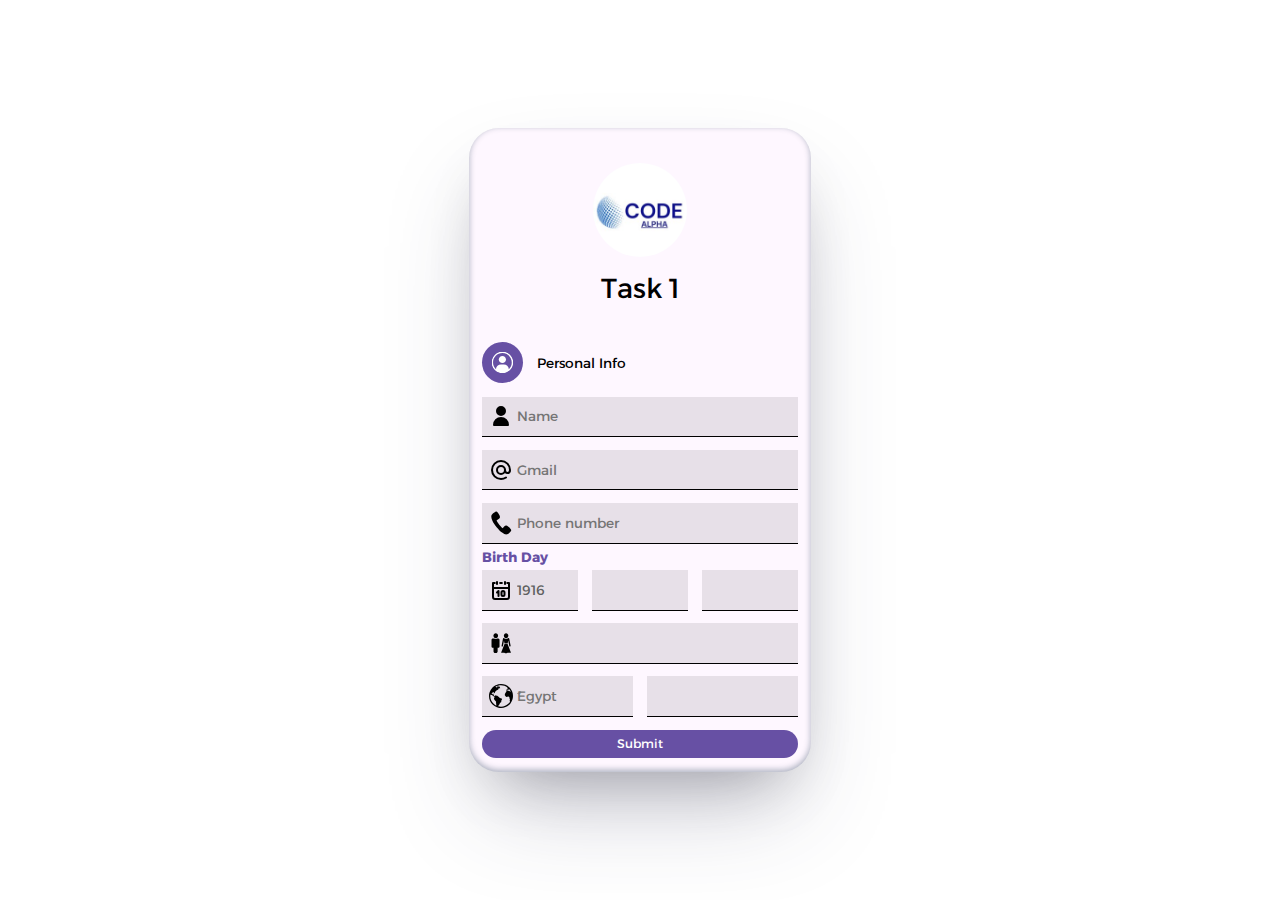
==== commit c97c291b: "finished" ====
--- a/CreateAccountPage.html
+++ b/CreateAccountPage.html
@@ -32,7 +32,7 @@
                     <div class="logo">
                         <img src="assets/CodeAlpha-company-icon.jpeg" alt="">
                     </div>
-                    <p class="logo-title">CodeAlpha</p>
+                    <p class="logo-title">Task 1</p>
                 </section>
                 <section class="form-section">
                     <p class="form-title">
@@ -100,6 +100,7 @@
                             </svg>
                             <input name="phone-number" type="text" placeholder="Phone number" phone-number required />
                         </div>
+                        <p class="birth-day-input-title">Birth Day</p>
                         <div class="birthday-input-container">
                             <div class="input-container">
                                 <svg width="24px" height="24px" viewBox="0 0 24 24" fill="none"
@@ -124,12 +125,12 @@
                                             stroke-width="2" stroke-linecap="round" stroke-linejoin="round"></rect>
                                     </g>
                                 </svg>
-                                <select name="birth-year" id="birth-year" title="birth-year" form-input required>
+                                <select name="birth-year" id="birth-year" title="Year" form-input required>
                                     <option value="" disabled selected>Year</option>
                                 </select>
                             </div>
                             <div class="input-container">
-                                <select name="birth-month" id="birth-month" title="birth-month" form-input required>
+                                <select name="birth-month" id="birth-month" title="Month" form-input required>
                                     <option value="" disabled selected>Month</option>
                                     <option value="January">January</option>
                                     <option value="February">February</option>
@@ -146,7 +147,7 @@
                                 </select>
                             </div>
                             <div class="input-container">
-                                <select name="birth-day" id="birth-day" title="birth-day" form-input required>
+                                <select name="birth-day" id="birth-day" title="Day" form-input required>
                                     <option value="" disabled selected>day</option>
                                     <option value="1">1</option>
                                     <option value="2">2</option>
@@ -324,7 +325,7 @@
                     <div class="logo">
                         <img src="assets/CodeAlpha-company-icon.jpeg" alt="">
                     </div>
-                    <p class="logo-title">CodeAlpha</p>
+                    <p class="logo-title">Task 1</p>
                 </section>
                 <section class="form-section">
                     <p class="form-title">
@@ -390,8 +391,33 @@
                                     </path>
                                 </g>
                             </svg>
-                            <input name="student-phone-number" type="text" placeholder="Phone number" form-input
-                                required />
+                            <input name="phone-number" type="text" placeholder="Phone number" form-input required />
+                        </div>
+                        <p class="birth-day-input-title">Birth Day</p>
+                        <div class="input-container">
+                            <svg width="24px" height="24px" viewBox="0 0 24 24" fill="none"
+                                xmlns="http://www.w3.org/2000/svg" class="icon">
+                                <g id="SVGRepo_bgCarrier" stroke-width="0"></g>
+                                <g id="SVGRepo_tracerCarrier" stroke-linecap="round" stroke-linejoin="round"></g>
+                                <g id="SVGRepo_iconCarrier">
+                                    <path d="M4 10H20V19C20 20.1046 19.1046 21 18 21H6C4.89543 21 4 20.1046 4 19V10Z"
+                                        stroke="#000000" stroke-width="2" stroke-linecap="round"
+                                        stroke-linejoin="round"></path>
+                                    <path d="M5.77778 5H4V10H20V5H18.2222M11.1111 5H12.8889" stroke="#000000"
+                                        stroke-width="2" stroke-linecap="round" stroke-linejoin="round"></path>
+                                    <line x1="8" y1="4" x2="8" y2="6" stroke="#000000" stroke-width="2"
+                                        stroke-linecap="round" stroke-linejoin="round"></line>
+                                    <line x1="16" y1="4" x2="16" y2="6" stroke="#000000" stroke-width="2"
+                                        stroke-linecap="round" stroke-linejoin="round"></line>
+                                    <path d="M9.5 18V13L8 14.5" stroke="#000000" stroke-width="2" stroke-linecap="round"
+                                        stroke-linejoin="round">
+                                    </path>
+                                    <rect x="12.5" y="13" width="3" height="5" rx="1.5" stroke="#000000"
+                                        stroke-width="2" stroke-linecap="round" stroke-linejoin="round"></rect>
+                                </g>
+                            </svg>
+                            <input name="birth-date" type="date" id="birth-date-card2" placeholder="Birth Day"
+                                form-input required />
                         </div>
                         <div class="input-container">
                             <svg version="1.1" id="toilet" xmlns="http://www.w3.org/2000/svg"
--- a/common.css
+++ b/common.css
@@ -143,7 +143,8 @@
 body>.cards-container>.card-container>.card>.logo-section>.logo-title {
     width: fit-content;
     position: relative;
-    left: calc(50% - var(--font-size) * 6);
+    left: 50%;
+    transform: translateX(-50%);
     font-size: calc(var(--font-size) * 2);
     padding: calc(var(--font-size));
 }
@@ -275,6 +276,20 @@
 body>.cards-container>.card-container>.card>.form-section>.information>.birthday-input-container {
     display: flex;
     gap: 1rem;
+    width: 100%;
+}
+
+/**
+ * @author Hazem Sabry 
+ * @email hazemsabry2002@gmail.com
+ * This CSS rule is used to style the title for the birth day input fields in the form section of the create account or login card.
+ * It adjusts the positioning and styling of the title to better align with the input fields.
+ */
+body>.cards-container>.card-container>.card>.form-section>.information>.birth-day-input-title{
+    margin-bottom: -1rem;
+    margin-top: -0.5rem;
+    color: var(--button-color);
+    font-weight: 700;
 }
 
 /**
@@ -334,9 +349,8 @@
     padding: calc(1rem * var(--screen-scale)) 1rem calc(1rem * var(--screen-scale)) 2.5rem;
 }
 
-#birth-year,#birth-month{
-    padding-left: 2.5rem;
-    width: fit-content;
+#birth-month{
+    padding-left: 1rem;
 }
 
 /**
